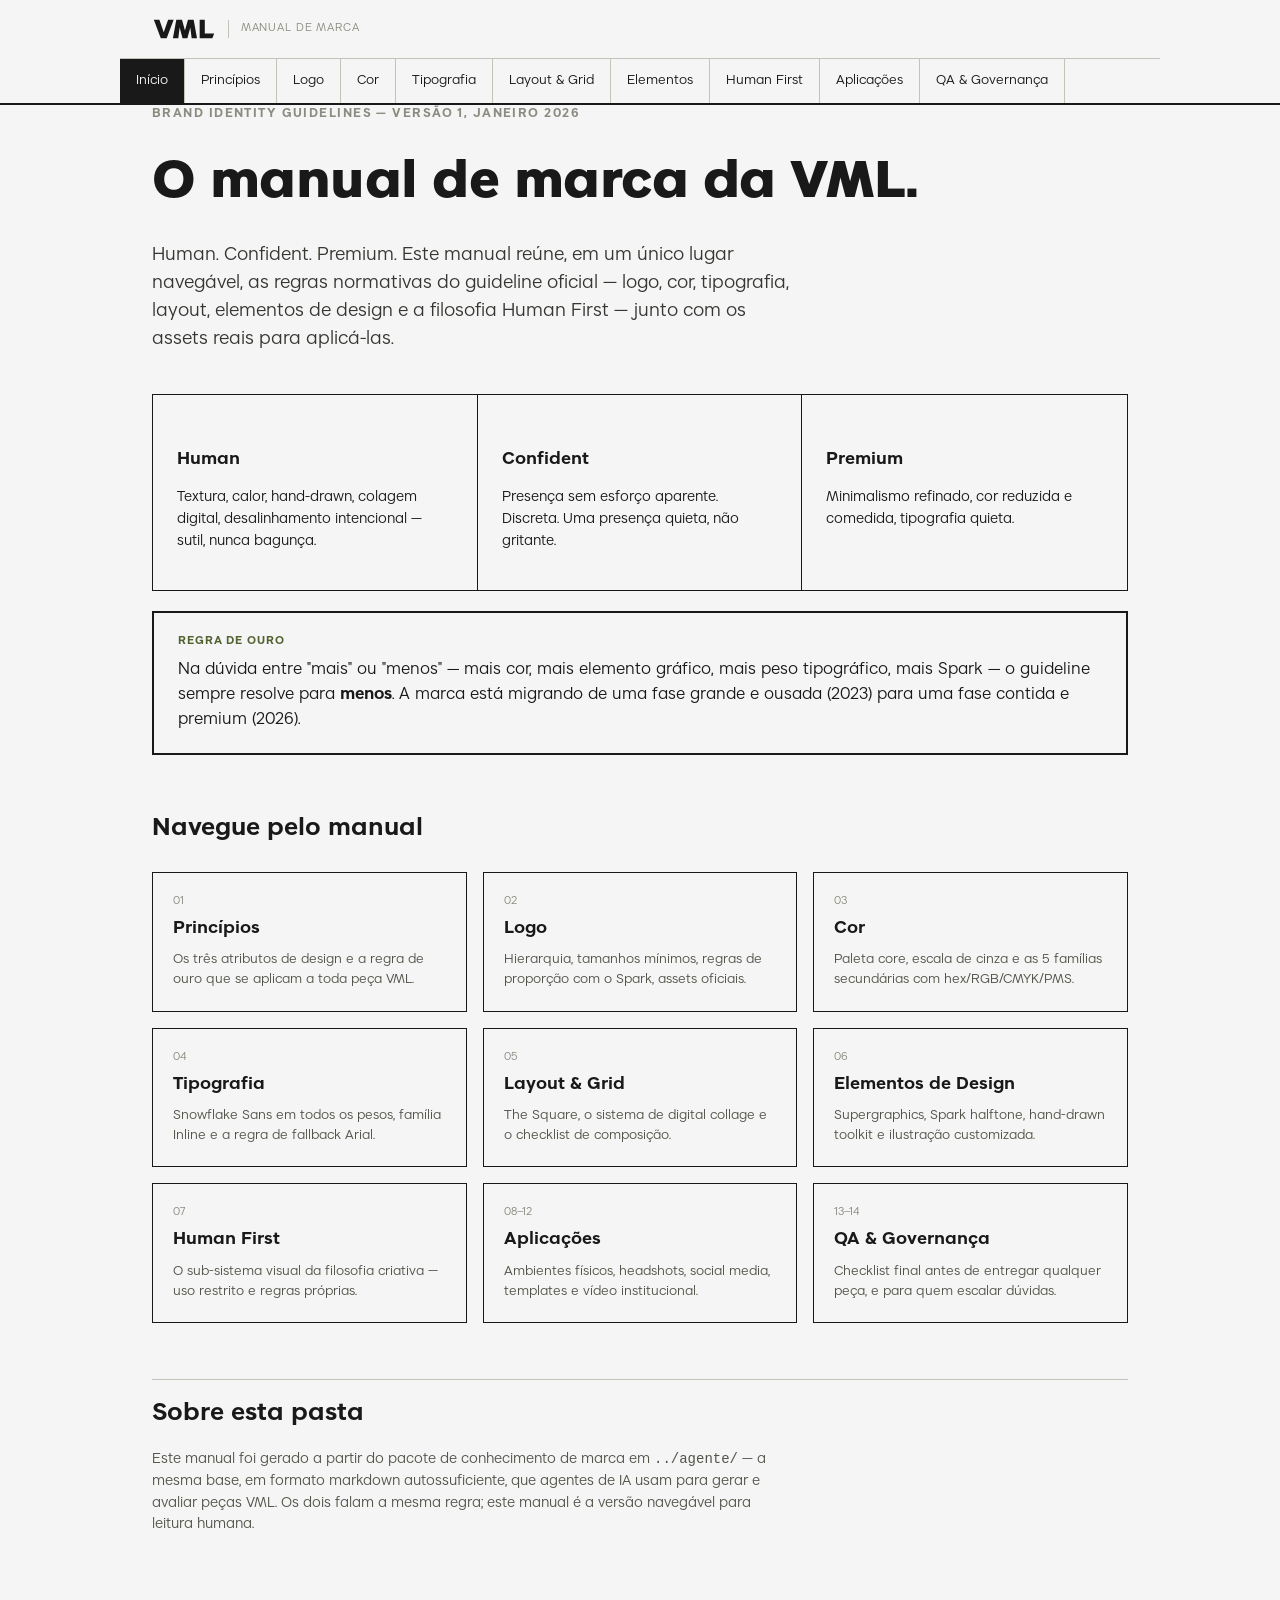
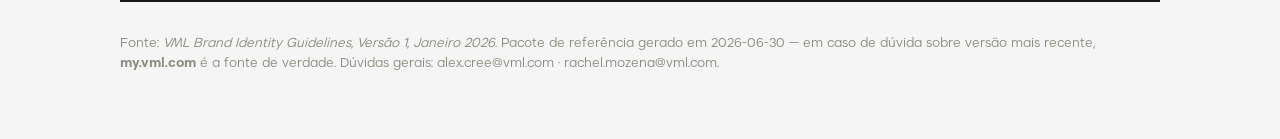
==== docs/index.html @ c63f0f13 "Manual de marca VML: base de conhecimento para agentes + site navegável Estrutura: agente/ (pacote m" ====
<!DOCTYPE html>
<html lang="pt-BR">
<head>
<meta charset="UTF-8">
<title>Manual de Marca VML</title>
<link rel="stylesheet" href="css/style.css">
</head>
<body>

<header class="top">
  <div class="bar">
    <a class="brand" href="index.html">
      <img src="img/logo/vml-wordmark-black.svg" alt="VML">
      <img src="img/logo/vml-wordmark-white.svg" alt="VML">
      <span class="tag">Manual de Marca</span>
    </a>
  </div>
  <nav class="tabs">
    <a href="index.html" class="active">Início</a>
    <a href="principios.html">Princípios</a>
    <a href="logo.html">Logo</a>
    <a href="cor.html">Cor</a>
    <a href="tipografia.html">Tipografia</a>
    <a href="layout.html">Layout &amp; Grid</a>
    <a href="elementos.html">Elementos</a>
    <a href="human-first.html">Human First</a>
    <a href="aplicacoes.html">Aplicações</a>
    <a href="governanca.html">QA &amp; Governança</a>
  </nav>
</header>

<main class="wrap">
  <p class="kicker">Brand Identity Guidelines — Versão 1, Janeiro 2026</p>
  <h1>O manual de marca da VML.</h1>
  <p class="lede">Human. Confident. Premium. Este manual reúne, em um único lugar navegável, as regras normativas do guideline oficial — logo, cor, tipografia, layout, elementos de design e a filosofia Human First — junto com os assets reais para aplicá-las.</p>

  <div class="grid-3" style="margin-top:40px;">
    <div>
      <h3>Human</h3>
      <p style="font-size:14px;">Textura, calor, hand-drawn, colagem digital, desalinhamento intencional — sutil, nunca bagunça.</p>
    </div>
    <div>
      <h3>Confident</h3>
      <p style="font-size:14px;">Presença sem esforço aparente. Discreta. Uma presença quieta, não gritante.</p>
    </div>
    <div>
      <h3>Premium</h3>
      <p style="font-size:14px;">Minimalismo refinado, cor reduzida e comedida, tipografia quieta.</p>
    </div>
  </div>

  <div class="rule">
    <div class="label">Regra de ouro</div>
    Na dúvida entre "mais" ou "menos" — mais cor, mais elemento gráfico, mais peso tipográfico, mais Spark — o guideline sempre resolve para <b>menos</b>. A marca está migrando de uma fase grande e ousada (2023) para uma fase contida e premium (2026).
  </div>

  <h2>Navegue pelo manual</h2>
  <div class="cards">
    <a class="card" href="principios.html">
      <div class="num">01</div>
      <h4>Princípios</h4>
      <p>Os três atributos de design e a regra de ouro que se aplicam a toda peça VML.</p>
    </a>
    <a class="card" href="logo.html">
      <div class="num">02</div>
      <h4>Logo</h4>
      <p>Hierarquia, tamanhos mínimos, regras de proporção com o Spark, assets oficiais.</p>
    </a>
    <a class="card" href="cor.html">
      <div class="num">03</div>
      <h4>Cor</h4>
      <p>Paleta core, escala de cinza e as 5 famílias secundárias com hex/RGB/CMYK/PMS.</p>
    </a>
    <a class="card" href="tipografia.html">
      <div class="num">04</div>
      <h4>Tipografia</h4>
      <p>Snowflake Sans em todos os pesos, família Inline e a regra de fallback Arial.</p>
    </a>
    <a class="card" href="layout.html">
      <div class="num">05</div>
      <h4>Layout &amp; Grid</h4>
      <p>The Square, o sistema de digital collage e o checklist de composição.</p>
    </a>
    <a class="card" href="elementos.html">
      <div class="num">06</div>
      <h4>Elementos de Design</h4>
      <p>Supergraphics, Spark halftone, hand-drawn toolkit e ilustração customizada.</p>
    </a>
    <a class="card" href="human-first.html">
      <div class="num">07</div>
      <h4>Human First</h4>
      <p>O sub-sistema visual da filosofia criativa — uso restrito e regras próprias.</p>
    </a>
    <a class="card" href="aplicacoes.html">
      <div class="num">08–12</div>
      <h4>Aplicações</h4>
      <p>Ambientes físicos, headshots, social media, templates e vídeo institucional.</p>
    </a>
    <a class="card" href="governanca.html">
      <div class="num">13–14</div>
      <h4>QA &amp; Governança</h4>
      <p>Checklist final antes de entregar qualquer peça, e para quem escalar dúvidas.</p>
    </a>
  </div>

  <h2>Sobre esta pasta</h2>
  <p style="max-width:640px; font-size:14px; color:var(--med-gray);">
    Este manual foi gerado a partir do pacote de conhecimento de marca em <code>../agente/</code> — a mesma base, em formato markdown autossuficiente, que agentes de IA usam para gerar e avaliar peças VML. Os dois falam a mesma regra; este manual é a versão navegável para leitura humana.
  </p>
</main>

<footer class="site wrap">
  Fonte: <i>VML Brand Identity Guidelines, Versão 1, Janeiro 2026</i>. Pacote de referência gerado em 2026-06-30 — em caso de dúvida sobre versão mais recente, <b>my.vml.com</b> é a fonte de verdade. Dúvidas gerais: alex.cree@vml.com · rachel.mozena@vml.com.
</footer>

</body>
</html>
---- docs/css/style.css ----
/* Manual de Marca VML — estilo segue as próprias regras do guideline:
   preto/branco predominante, quadrado sem cantos arredondados, Snowflake Sans,
   uma família de cor secundária por vez, espaço negativo generoso. */

@font-face {
  font-family: "Snowflake Sans";
  src: url("../fonts/SnowflakeSans-Light.otf") format("opentype");
  font-weight: 300;
}
@font-face {
  font-family: "Snowflake Sans";
  src: url("../fonts/SnowflakeSans-Book.otf") format("opentype");
  font-weight: 400;
}
@font-face {
  font-family: "Snowflake Sans";
  src: url("../fonts/SnowflakeSans-Medium.otf") format("opentype");
  font-weight: 500;
}
@font-face {
  font-family: "Snowflake Sans";
  src: url("../fonts/SnowflakeSans-Bold.otf") format("opentype");
  font-weight: 700;
}
@font-face {
  font-family: "Snowflake Sans";
  src: url("../fonts/SnowflakeSans-Black.otf") format("opentype");
  font-weight: 900;
}
@font-face {
  font-family: "Snowflake Inline";
  src: url("../fonts/SnowflakeInline-Inlinex1.otf") format("opentype");
}

:root {
  --vml-white: #F5F5F5;
  --vml-black: #191919;
  --dark-gray: #363732;
  --med-gray: #53544A;
  --gray: #8B8C81;
  --light-gray: #C2C4B8;

  --bronze-light: #FCC7B4; --bronze: #CC7D57; --bronze-dark: #983F03;
  --gold-light: #F9D28C;   --gold: #D3A34A;   --gold-dark: #B37A00;
  --green-light: #B5BF9B;  --green: #859166;  --green-dark: #546232;
  --blue-light: #98AAAF;   --blue: #5E889C;   --blue-dark: #104B68;
  --plum-light: #B1A0B0;   --plum: #9E7696;   --plum-dark: #723065;

  --bg: var(--vml-white);
  --fg: var(--vml-black);
  --accent: var(--green-dark);
  --border: var(--vml-black);
}

@media (prefers-color-scheme: dark) {
  :root { --bg: var(--vml-black); --fg: var(--vml-white); --border: var(--vml-white); }
}
:root[data-theme="dark"] { --bg: var(--vml-black); --fg: var(--vml-white); --border: var(--vml-white); }
:root[data-theme="light"] { --bg: var(--vml-white); --fg: var(--vml-black); --border: var(--vml-black); }

* { box-sizing: border-box; }

html, body {
  margin: 0; padding: 0;
  background: var(--bg);
  color: var(--fg);
  font-family: "Snowflake Sans", Arial, sans-serif;
  font-weight: 400;
  line-height: 1.55;
}

img { max-width: 100%; display: block; }

.wrap {
  max-width: 1040px;
  margin: 0 auto;
  padding: 0 32px;
}

/* Header / nav — logotipo dominante, Spark discreto (regra de hierarquia) */
header.top {
  border-bottom: 2px solid var(--border);
  position: sticky; top: 0; z-index: 10;
  background: var(--bg);
}
header.top .bar {
  display: flex; align-items: center; justify-content: space-between;
  padding: 18px 32px;
  max-width: 1040px; margin: 0 auto;
}
header.top .brand { display: flex; align-items: center; gap: 12px; text-decoration: none; }
header.top .brand img { height: 22px; width: auto; }
header.top .brand .tag {
  font-size: 11px; letter-spacing: 0.08em; text-transform: uppercase;
  color: var(--gray); border-left: 1px solid var(--light-gray); padding-left: 12px;
}
:root[data-theme="dark"] header.top .brand img[src*="black"] { display: none; }
:root[data-theme="dark"] header.top .brand img[src*="white"] { display: block; }
header.top .brand img[src*="white"] { display: none; }
@media (prefers-color-scheme: dark) {
  header.top .brand img[src*="black"] { display: none; }
  header.top .brand img[src*="white"] { display: block; }
}

nav.tabs {
  display: flex; flex-wrap: wrap; gap: 0;
  border-top: 1px solid var(--light-gray);
  max-width: 1040px; margin: 0 auto;
}
nav.tabs a {
  display: block;
  padding: 12px 16px;
  font-size: 13px;
  text-decoration: none;
  color: var(--fg);
  border-right: 1px solid var(--light-gray);
  white-space: nowrap;
}
nav.tabs a:hover, nav.tabs a.active { background: var(--fg); color: var(--bg); }

main { padding: 56px 0 96px; }

h1 {
  font-weight: 900;
  font-size: clamp(32px, 5vw, 52px);
  letter-spacing: -0.01em;
  margin: 0 0 8px;
}
h2 {
  font-weight: 700;
  font-size: 24px;
  margin: 56px 0 16px;
  padding-top: 16px;
  border-top: 1px solid var(--light-gray);
}
h2:first-of-type { border-top: none; padding-top: 0; }
h3 { font-weight: 700; font-size: 17px; margin: 28px 0 10px; }

p.kicker {
  text-transform: uppercase; letter-spacing: 0.12em; font-size: 12px;
  color: var(--gray); font-weight: 700; margin: 0 0 20px;
}
p.lede { font-size: 18px; font-weight: 400; max-width: 640px; color: var(--dark-gray); }
:root[data-theme="dark"] p.lede { color: var(--light-gray); }
@media (prefers-color-scheme: dark) { p.lede { color: var(--light-gray); } }

.rule {
  border: 2px solid var(--border);
  padding: 20px 24px;
  margin: 20px 0;
}
.rule.hard { border-width: 2px; }
.rule .label {
  font-size: 11px; font-weight: 700; text-transform: uppercase; letter-spacing: 0.08em;
  margin-bottom: 8px; color: var(--accent);
}

.grid-3 { display: grid; grid-template-columns: repeat(3, 1fr); gap: 0; border: 1px solid var(--border); }
.grid-3 > div { padding: 24px; border-right: 1px solid var(--border); }
.grid-3 > div:last-child { border-right: none; }
@media (max-width: 720px) {
  .grid-3 { grid-template-columns: 1fr; }
  .grid-3 > div { border-right: none; border-bottom: 1px solid var(--border); }
}

.cards { display: grid; grid-template-columns: repeat(3, 1fr); gap: 16px; margin: 24px 0; }
@media (max-width: 720px) { .cards { grid-template-columns: 1fr; } }
.card {
  border: 1px solid var(--border);
  padding: 20px;
  text-decoration: none;
  color: var(--fg);
  display: block;
}
.card:hover { background: var(--fg); color: var(--bg); }
.card .num { font-size: 11px; color: var(--gray); }
.card h4 { margin: 6px 0 8px; font-size: 17px; }
.card p { margin: 0; font-size: 13px; color: var(--med-gray); }
.card:hover p { color: var(--light-gray); }

table { border-collapse: collapse; width: 100%; margin: 16px 0; font-size: 14px; }
th, td { border: 1px solid var(--light-gray); padding: 8px 12px; text-align: left; }
th { background: var(--fg); color: var(--bg); font-weight: 700; font-size: 12px; text-transform: uppercase; letter-spacing: 0.04em; }

.swatches { display: grid; grid-template-columns: repeat(6, 1fr); gap: 0; margin: 16px 0; }
@media (max-width: 720px) { .swatches { grid-template-columns: repeat(3, 1fr); } }
.swatch { aspect-ratio: 1; display: flex; align-items: flex-end; padding: 10px; font-size: 11px; border: 1px solid var(--vml-black); }
.swatch .hex { font-weight: 700; }

.fam { margin: 16px 0 32px; }
.fam-row { display: grid; grid-template-columns: repeat(3, 1fr); }
.fam-swatch { aspect-ratio: 1.6; display: flex; flex-direction: column; justify-content: flex-end; padding: 12px; font-size: 12px; border: 1px solid var(--vml-black); }
.fam-swatch b { font-size: 13px; }

.type-sample { border-bottom: 1px solid var(--light-gray); padding: 18px 0; }
.type-sample .meta { font-size: 12px; color: var(--gray); margin-bottom: 4px; }
.type-sample .txt { font-size: 30px; }

.do, .dont { padding: 16px 20px; border: 1px solid var(--border); margin-bottom: 12px; }
.do { border-left: 6px solid var(--green-dark); }
.dont { border-left: 6px solid var(--bronze-dark); }
.do .label { color: var(--green-dark); font-weight: 700; font-size: 12px; text-transform: uppercase; }
.dont .label { color: var(--bronze-dark); font-weight: 700; font-size: 12px; text-transform: uppercase; }

.figure { border: 1px solid var(--border); padding: 16px; margin: 16px 0; }
.figure figcaption { font-size: 12px; color: var(--gray); margin-top: 10px; }
.figure.on-black { background: var(--vml-black); }
.figure.on-black figcaption { color: var(--light-gray); }

ul.checklist { list-style: none; padding: 0; margin: 12px 0; }
ul.checklist li { padding: 8px 0 8px 28px; position: relative; border-bottom: 1px solid var(--light-gray); font-size: 14px; }
ul.checklist li::before {
  content: "";
  position: absolute; left: 0; top: 12px;
  width: 12px; height: 12px;
  border: 2px solid var(--fg);
}

footer.site {
  border-top: 2px solid var(--border);
  margin-top: 64px;
  padding: 32px 0 64px;
  font-size: 13px;
  color: var(--gray);
}

.pillbar { display: flex; gap: 8px; flex-wrap: wrap; margin: 16px 0; }
.pill { border: 1px solid var(--border); padding: 6px 12px; font-size: 12px; }

.tag-scope {
  display: inline-block;
  font-size: 11px; text-transform: uppercase; letter-spacing: 0.06em;
  border: 1px solid var(--border); padding: 4px 10px; margin-bottom: 16px;
}
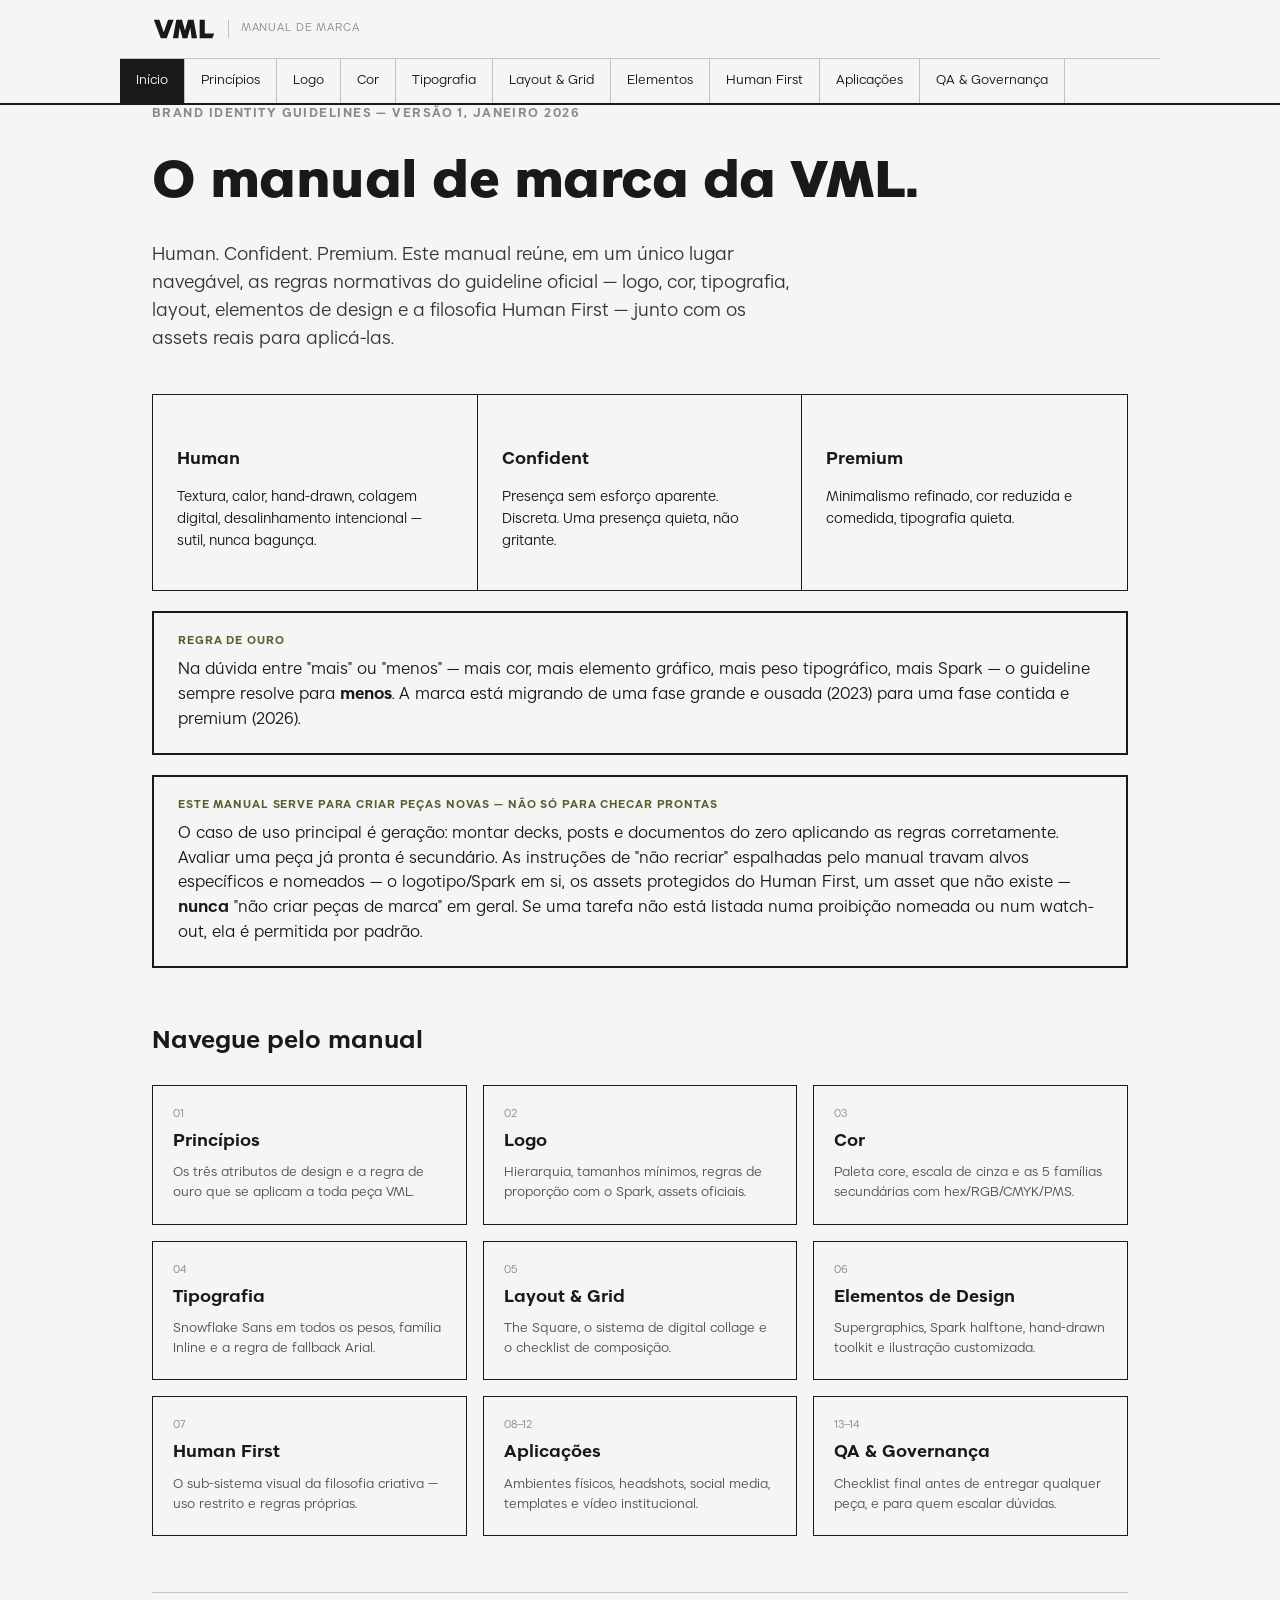
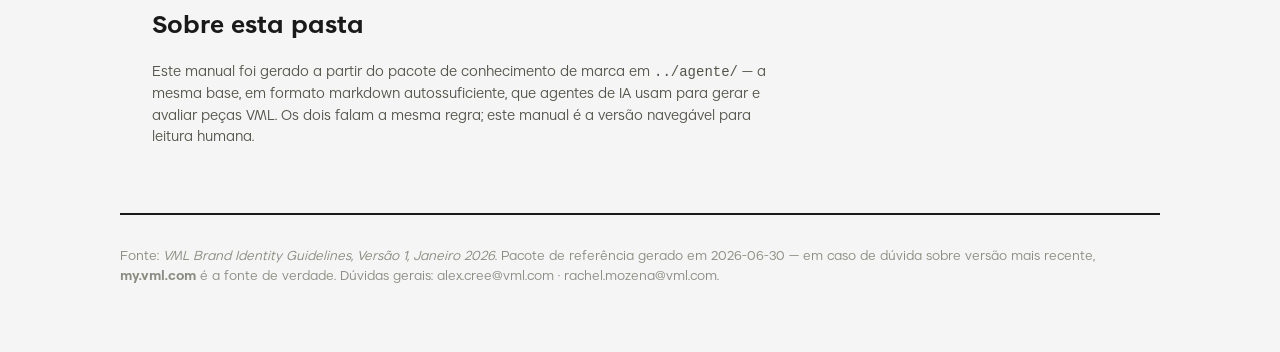
==== commit b368fdf2: "Deixar explícito que a base serve para gerar peças, não só checar Um segundo agente, lendo o pacote " ====
--- a/docs/index.html
+++ b/docs/index.html
@@ -52,6 +52,11 @@
   <div class="rule">
     <div class="label">Regra de ouro</div>
     Na dúvida entre "mais" ou "menos" — mais cor, mais elemento gráfico, mais peso tipográfico, mais Spark — o guideline sempre resolve para <b>menos</b>. A marca está migrando de uma fase grande e ousada (2023) para uma fase contida e premium (2026).
+  </div>
+
+  <div class="rule hard">
+    <div class="label">Este manual serve para criar peças novas — não só para checar prontas</div>
+    O caso de uso principal é geração: montar decks, posts e documentos do zero aplicando as regras corretamente. Avaliar uma peça já pronta é secundário. As instruções de "não recriar" espalhadas pelo manual travam alvos específicos e nomeados — o logotipo/Spark em si, os assets protegidos do Human First, um asset que não existe — <b>nunca</b> "não criar peças de marca" em geral. Se uma tarefa não está listada numa proibição nomeada ou num watch-out, ela é permitida por padrão.
   </div>
 
   <h2>Navegue pelo manual</h2>
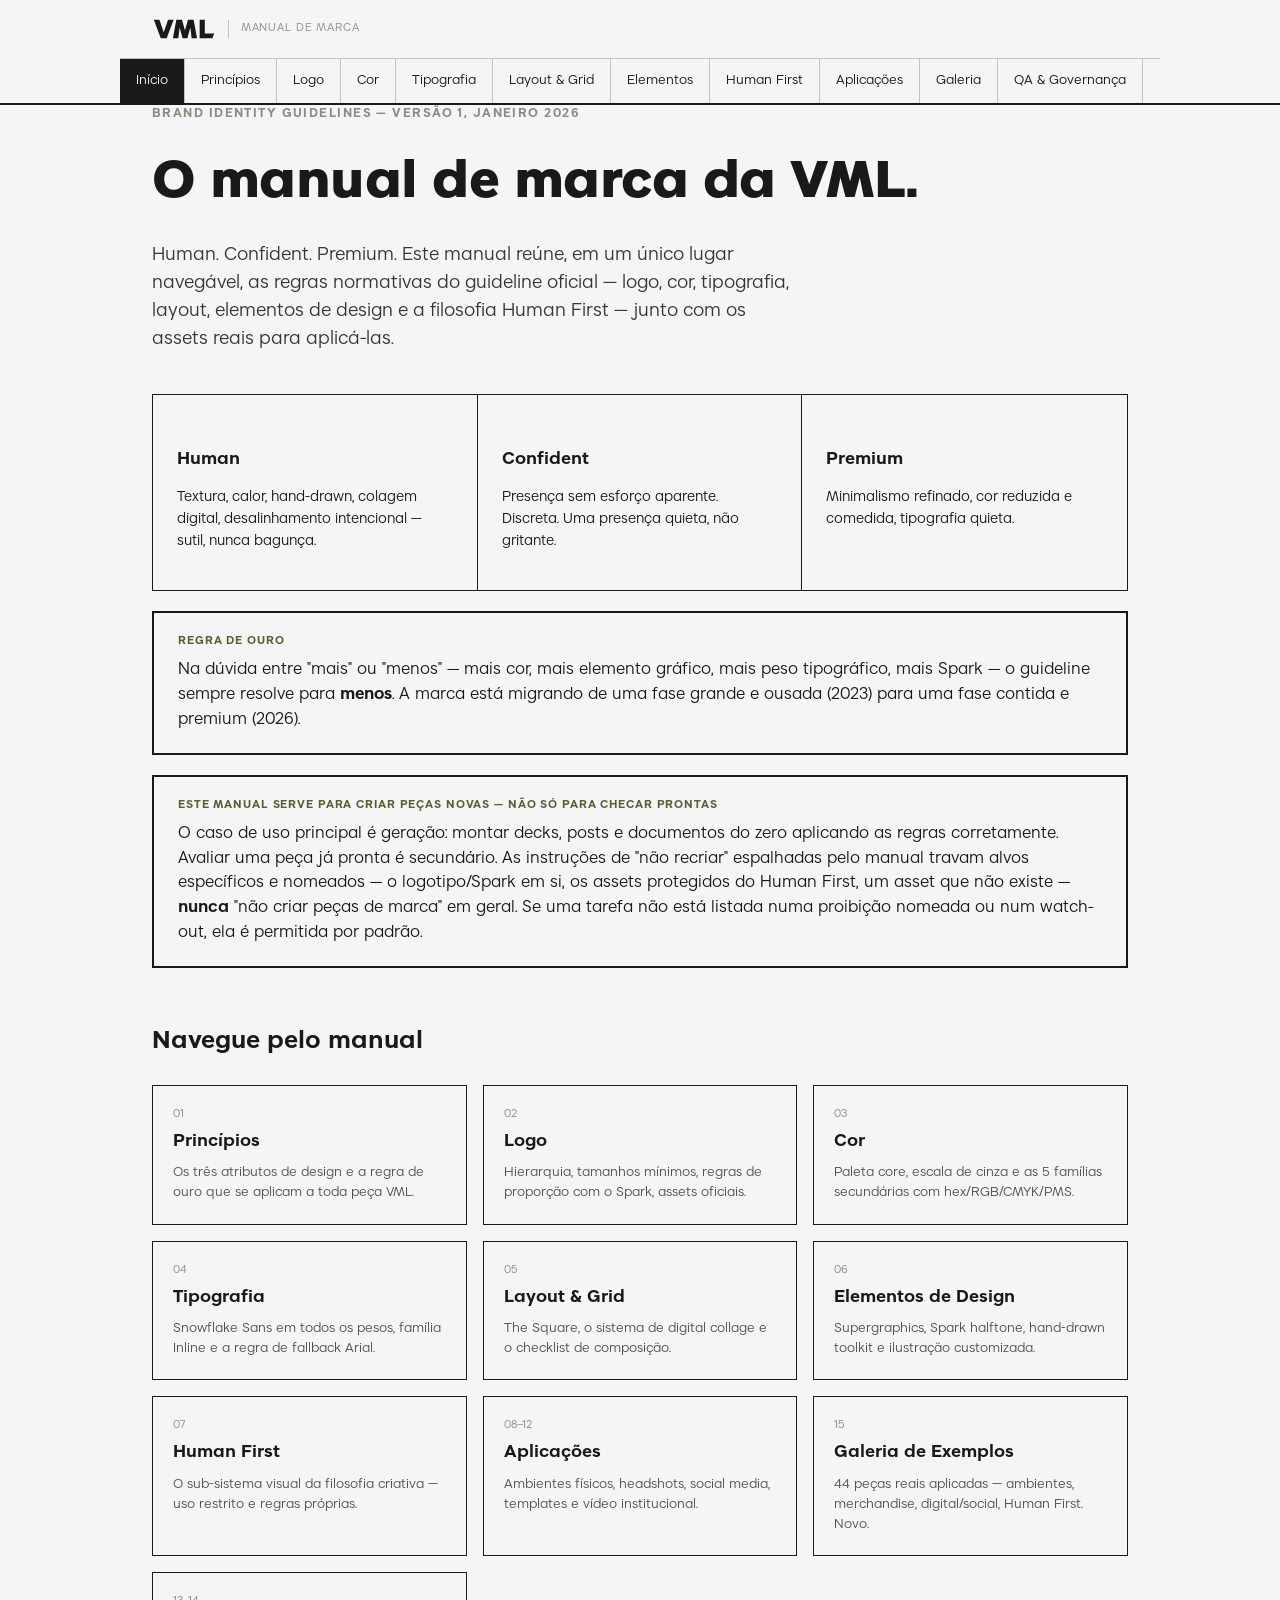
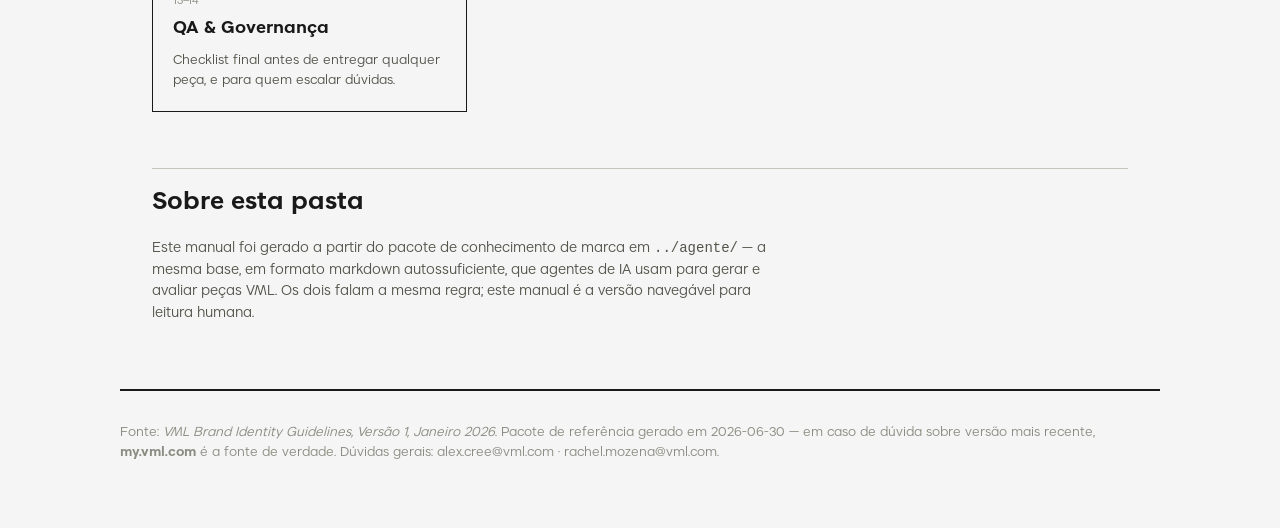
==== commit f6561747: "Adicionar galeria de 44 exemplos aplicados (seção 15) + links públicos de logo O guideline oficial t" ====
--- a/docs/index.html
+++ b/docs/index.html
@@ -25,6 +25,7 @@
     <a href="elementos.html">Elementos</a>
     <a href="human-first.html">Human First</a>
     <a href="aplicacoes.html">Aplicações</a>
+    <a href="galeria.html">Galeria</a>
     <a href="governanca.html">QA &amp; Governança</a>
   </nav>
 </header>
@@ -101,6 +102,11 @@
       <h4>Aplicações</h4>
       <p>Ambientes físicos, headshots, social media, templates e vídeo institucional.</p>
     </a>
+    <a class="card" href="galeria.html">
+      <div class="num">15</div>
+      <h4>Galeria de Exemplos</h4>
+      <p>44 peças reais aplicadas — ambientes, merchandise, digital/social, Human First. Novo.</p>
+    </a>
     <a class="card" href="governanca.html">
       <div class="num">13–14</div>
       <h4>QA &amp; Governança</h4>
--- a/docs/css/style.css
+++ b/docs/css/style.css
@@ -227,6 +227,17 @@
 .pillbar { display: flex; gap: 8px; flex-wrap: wrap; margin: 16px 0; }
 .pill { border: 1px solid var(--border); padding: 6px 12px; font-size: 12px; }
 
+.gallery-grid {
+  display: grid;
+  grid-template-columns: repeat(3, 1fr);
+  gap: 12px;
+  margin: 20px 0 40px;
+}
+@media (max-width: 900px) { .gallery-grid { grid-template-columns: repeat(2, 1fr); } }
+@media (max-width: 560px) { .gallery-grid { grid-template-columns: 1fr; } }
+.gallery-grid .figure { margin: 0; padding: 6px; }
+.gallery-grid .figure img { aspect-ratio: 16/9; object-fit: cover; width: 100%; }
+
 .tag-scope {
   display: inline-block;
   font-size: 11px; text-transform: uppercase; letter-spacing: 0.06em;
